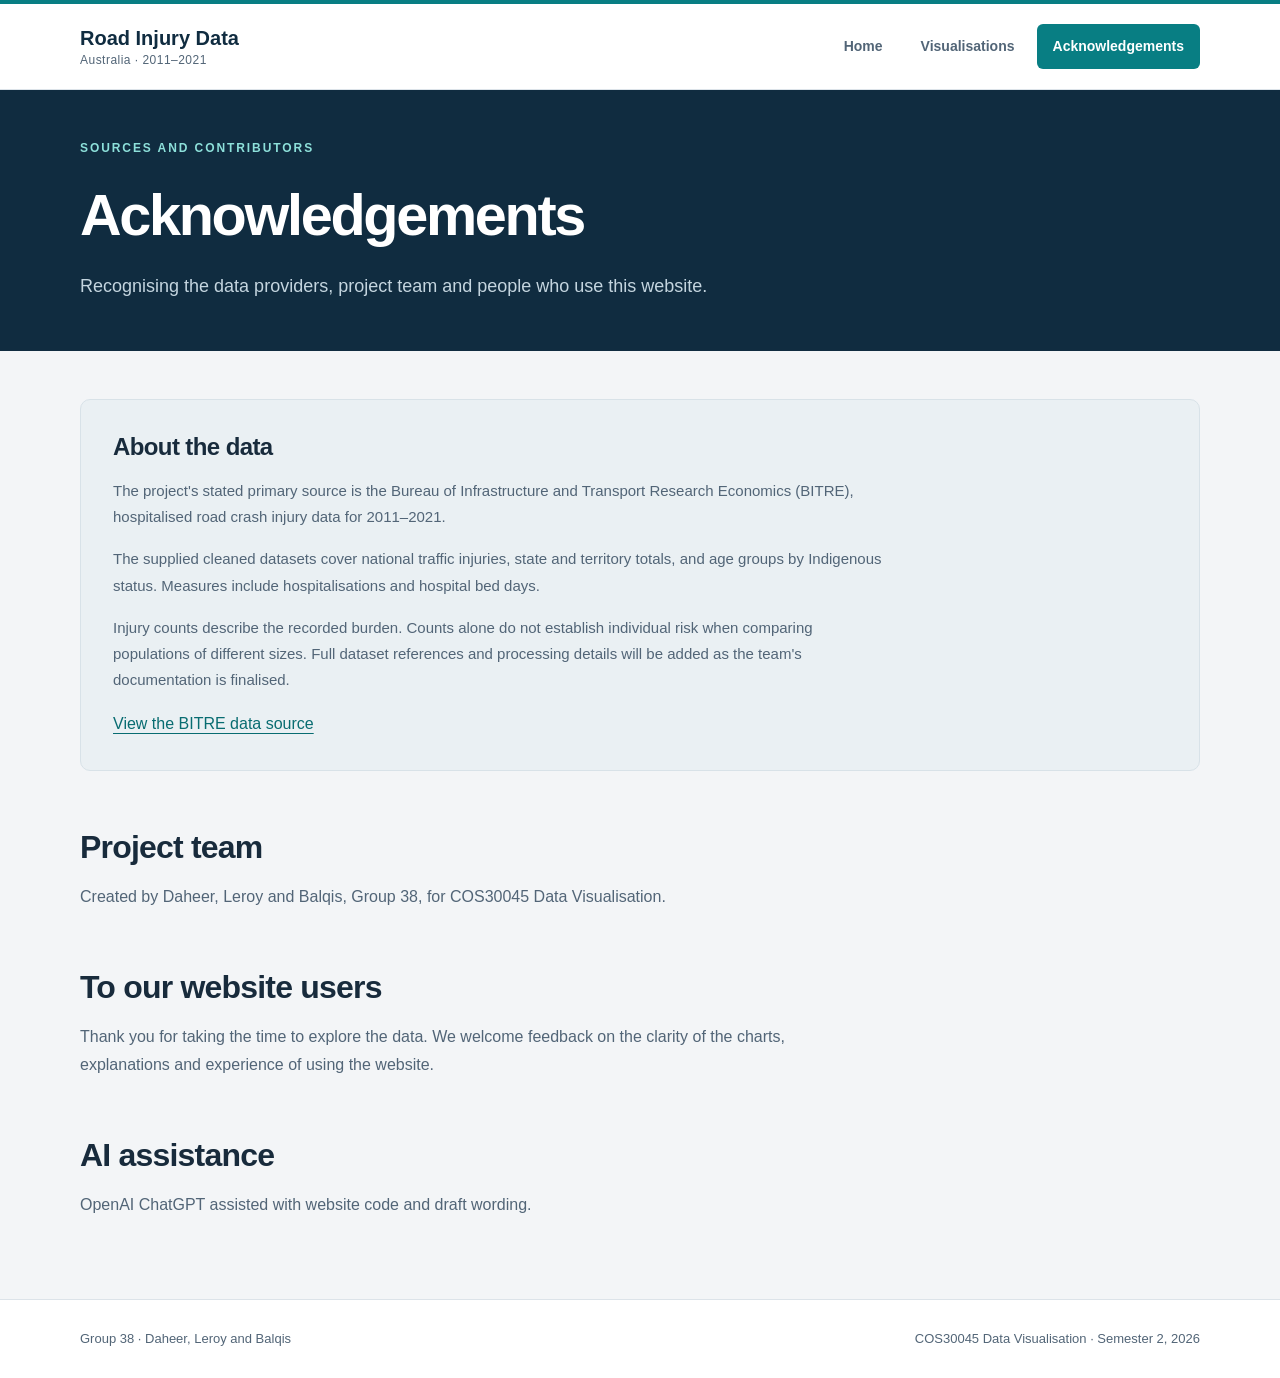
==== acknowledgements.html @ 40589a0e "Slight UI redesign Change the nav bar, separated the content into three pages." ====
<!DOCTYPE html>
<html lang="en">
<head>
  <meta charset="UTF-8">
  <meta name="viewport" content="width=device-width, initial-scale=1.0">
  <title>Acknowledgements | Road Injury Data</title>
  <link rel="stylesheet" href="style.css">
</head>
<body>
  <a class="skip-link" href="#main-content">Skip to content</a>
  <header class="site-header">
    <div class="container nav-inner">
      <a class="site-name" href="index.html">Road Injury Data<span>Australia · 2011–2021</span></a>
      <nav aria-label="Main navigation">
        <a href="index.html">Home</a>
        <a href="visualisations.html">Visualisations</a>
        <a href="acknowledgements.html" aria-current="page">Acknowledgements</a>
      </nav>
    </div>
  </header>

  <main id="main-content">
    <div class="page-header">
      <div class="container">
        <p class="eyebrow">Sources and contributors</p>
        <h1>Acknowledgements</h1>
        <p>Recognising the data providers, project team and people who use this website.</p>
      </div>
    </div>
    <div class="container page-content">
      <section id="data" aria-labelledby="data-heading">
        <h2 id="data-heading">About the data</h2>
        <p>
          The project's stated primary source is the Bureau of Infrastructure
          and Transport Research Economics (BITRE), hospitalised road crash
          injury data for 2011–2021.
        </p>
        <p>
          The supplied cleaned datasets cover national traffic injuries,
          state and territory totals, and age groups by Indigenous status.
          Measures include hospitalisations and hospital bed days.
        </p>
        <p>
          Injury counts describe the recorded burden. Counts alone do not
          establish individual risk when comparing populations of different sizes.
          Full dataset references and processing details will be added as the
          team's documentation is finalised.
        </p>
        <a href="https://www.bitre.gov.au/publications/ongoing/hospitalised-injury">View the BITRE data source</a>
      </section>

      <section aria-labelledby="team-heading">
        <h2 id="team-heading">Project team</h2>
        <p>Created by Daheer, Leroy and Balqis, Group 38, for COS30045 Data Visualisation.</p>
      </section>

      <section aria-labelledby="users-heading">
        <h2 id="users-heading">To our website users</h2>
        <p>
          Thank you for taking the time to explore the data. We welcome feedback
          on the clarity of the charts, explanations and experience of using the website.
        </p>
      </section>

      <section aria-labelledby="ai-heading">
        <h2 id="ai-heading">AI assistance</h2>
        <p>OpenAI ChatGPT assisted with website code and draft wording.</p>
      </section>
    </div>
  </main>

  <footer>
    <div class="container">
      <p>Group 38 · Daheer, Leroy and Balqis</p>
      <p>COS30045 Data Visualisation · Semester 2, 2026</p>
    </div>
  </footer>
</body>
</html>
---- style.css ----
:root {
  --background: #f3f5f7;
  --surface: #ffffff;
  --text: #182b3c;
  --muted: #526577;
  --accent: #087e83;
  --border: #dce3e9;
  --navy: #102c40;
}

* {
  box-sizing: border-box;
}

html {
  scroll-behavior: smooth;
  scroll-padding-top: 32px;
}

body {
  margin: 0;
  color: var(--text);
  background: var(--background);
  font-family: "Segoe UI", Arial, sans-serif;
  font-size: 16px;
  line-height: 1.75;
  -webkit-font-smoothing: antialiased;
  min-height: 100vh;
  display: flex;
  flex-direction: column;
}

.container {
  width: min(1120px, calc(100% - 64px));
  margin-inline: auto;
}

/* Navigation */

.site-header {
  background: var(--surface);
  border-top: 4px solid var(--accent);
  border-bottom: 1px solid var(--border);
}

.nav-inner {
  display: flex;
  flex-wrap: wrap;
  align-items: center;
  justify-content: space-between;
  gap: 16px 32px;
  padding-block: 20px;
}

.site-name {
  color: var(--navy);
  font-size: 20px;
  font-weight: 700;
  line-height: 1.4;
  text-decoration: none;
}

.site-name span {
  display: block;
  color: var(--muted);
  font-size: 12px;
  font-weight: 400;
  letter-spacing: 0.04em;
}

.skip-link {
  position: absolute;
  top: -100px;
  left: 16px;
  z-index: 10;
  padding: 10px 16px;
  color: white;
  background: var(--navy);
}

.skip-link:focus {
  top: 12px;
}

/* Opening section */

.page-header {
  padding-block: 48px;
  color: white;
  background: var(--navy);
}

.eyebrow {
  margin: 0 0 24px;
  color: #8de0da;
  font-size: 12px;
  font-weight: 700;
  letter-spacing: 0.16em;
  text-transform: uppercase;
}

h1 {
  max-width: 900px;
  margin: 0 0 24px;
  font-size: clamp(2.3rem, 4.5vw, 3.6rem);
  font-weight: 650;
  line-height: 1.12;
  letter-spacing: -0.04em;
}

.page-header .container > p:not(.eyebrow) {
  max-width: 650px;
  margin-bottom: 0;
  color: #c4d5df;
  font-size: 18px;
}

nav {
  display: flex;
  flex-wrap: wrap;
  gap: 6px;
}

nav a {
  padding: 10px 16px;
  color: var(--muted);
  font-size: 14px;
  font-weight: 600;
  text-decoration: none;
  border-radius: 6px;
  transition: background 0.2s, color 0.2s;
}

nav a:hover {
  color: var(--accent);
  background: #edf5f5;
}

nav a[aria-current="page"] {
  color: white;
  background: var(--accent);
}

/* Main content */

main {
  flex: 1;
}

.page-content {
  padding-block: 48px 64px;
}

section {
  margin-top: 56px;
}

.page-content > section:first-child {
  margin-top: 0;
}

h2 {
  margin: 0 0 16px;
  font-size: clamp(1.6rem, 3vw, 2rem);
  font-weight: 650;
  line-height: 1.25;
  letter-spacing: -0.025em;
}

section > p {
  max-width: 780px;
  margin: 0 0 16px;
  color: var(--muted);
}

.button-link {
  display: inline-block;
  margin-top: 12px;
  padding: 11px 20px;
  color: white;
  background: var(--accent);
  border-radius: 6px;
  font-weight: 600;
  text-decoration: none;
}

.button-link:hover {
  background: #086c71;
}

/* Visualisation panels */

.chart-card {
  margin-top: 28px;
  padding: 32px;
  background: var(--surface);
  border: 1px solid var(--border);
  border-radius: 10px;
  box-shadow: 0 4px 20px rgba(16, 44, 64, 0.035);
}

.chart-card h3 {
  margin: 0 0 24px;
  font-size: 19px;
  font-weight: 600;
  line-height: 1.4;
  letter-spacing: -0.015em;
}

.chart-placeholder {
  display: grid;
  place-items: center;
  min-height: 340px;
  padding: 24px;
  color: #536a7b;
  background:
    linear-gradient(#e7edf2 1px, transparent 1px),
    linear-gradient(90deg, #e7edf2 1px, transparent 1px),
    #f8fafc;
  background-size: 48px 48px;
  border: 1px solid #dbe4eb;
  border-radius: 6px;
  font-size: 14px;
  text-align: center;
}

.chart-card > p {
  margin: 20px 0 0;
  padding-top: 16px;
  color: var(--muted);
  border-top: 1px solid #edf1f4;
  font-size: 14px;
}

/* Sources and footer */

#data {
  padding: 32px;
  background: #eaf0f3;
  border: 1px solid #d8e2e8;
  border-radius: 10px;
}

#data h2 {
  font-size: 24px;
}

#data p {
  font-size: 15px;
}

a {
  color: #086c71;
  text-underline-offset: 4px;
}

a:hover {
  text-decoration-thickness: 2px;
}

a:focus-visible {
  outline: 3px solid #db9a24;
  outline-offset: 5px;
  border-radius: 2px;
}

footer {
  padding: 28px 0;
  color: var(--muted);
  background: white;
  border-top: 1px solid var(--border);
}

footer .container {
  display: flex;
  flex-wrap: wrap;
  justify-content: space-between;
  gap: 8px 24px;
}

footer p {
  margin: 0;
  font-size: 13px;
}

/* Smaller screens */

@media (max-width: 640px) {
  .container {
    width: calc(100% - 36px);
  }

  .page-header {
    padding-block: 32px;
  }

  .page-header .container > p:not(.eyebrow) {
    font-size: 16px;
  }

  nav {
    width: 100%;
    gap: 4px;
  }

  nav a {
    padding: 10px 12px;
    font-size: 13px;
  }

  .page-content {
    padding-block: 32px 48px;
  }

  section {
    margin-top: 36px;
  }

  .chart-card,
  #data {
    padding: 20px;
  }

  .chart-placeholder {
    min-height: 250px;
  }

  footer .container {
    flex-direction: column;
  }
}

@media (prefers-reduced-motion: reduce) {
  html {
    scroll-behavior: auto;
  }

  nav a {
    transition: none;
  }
}
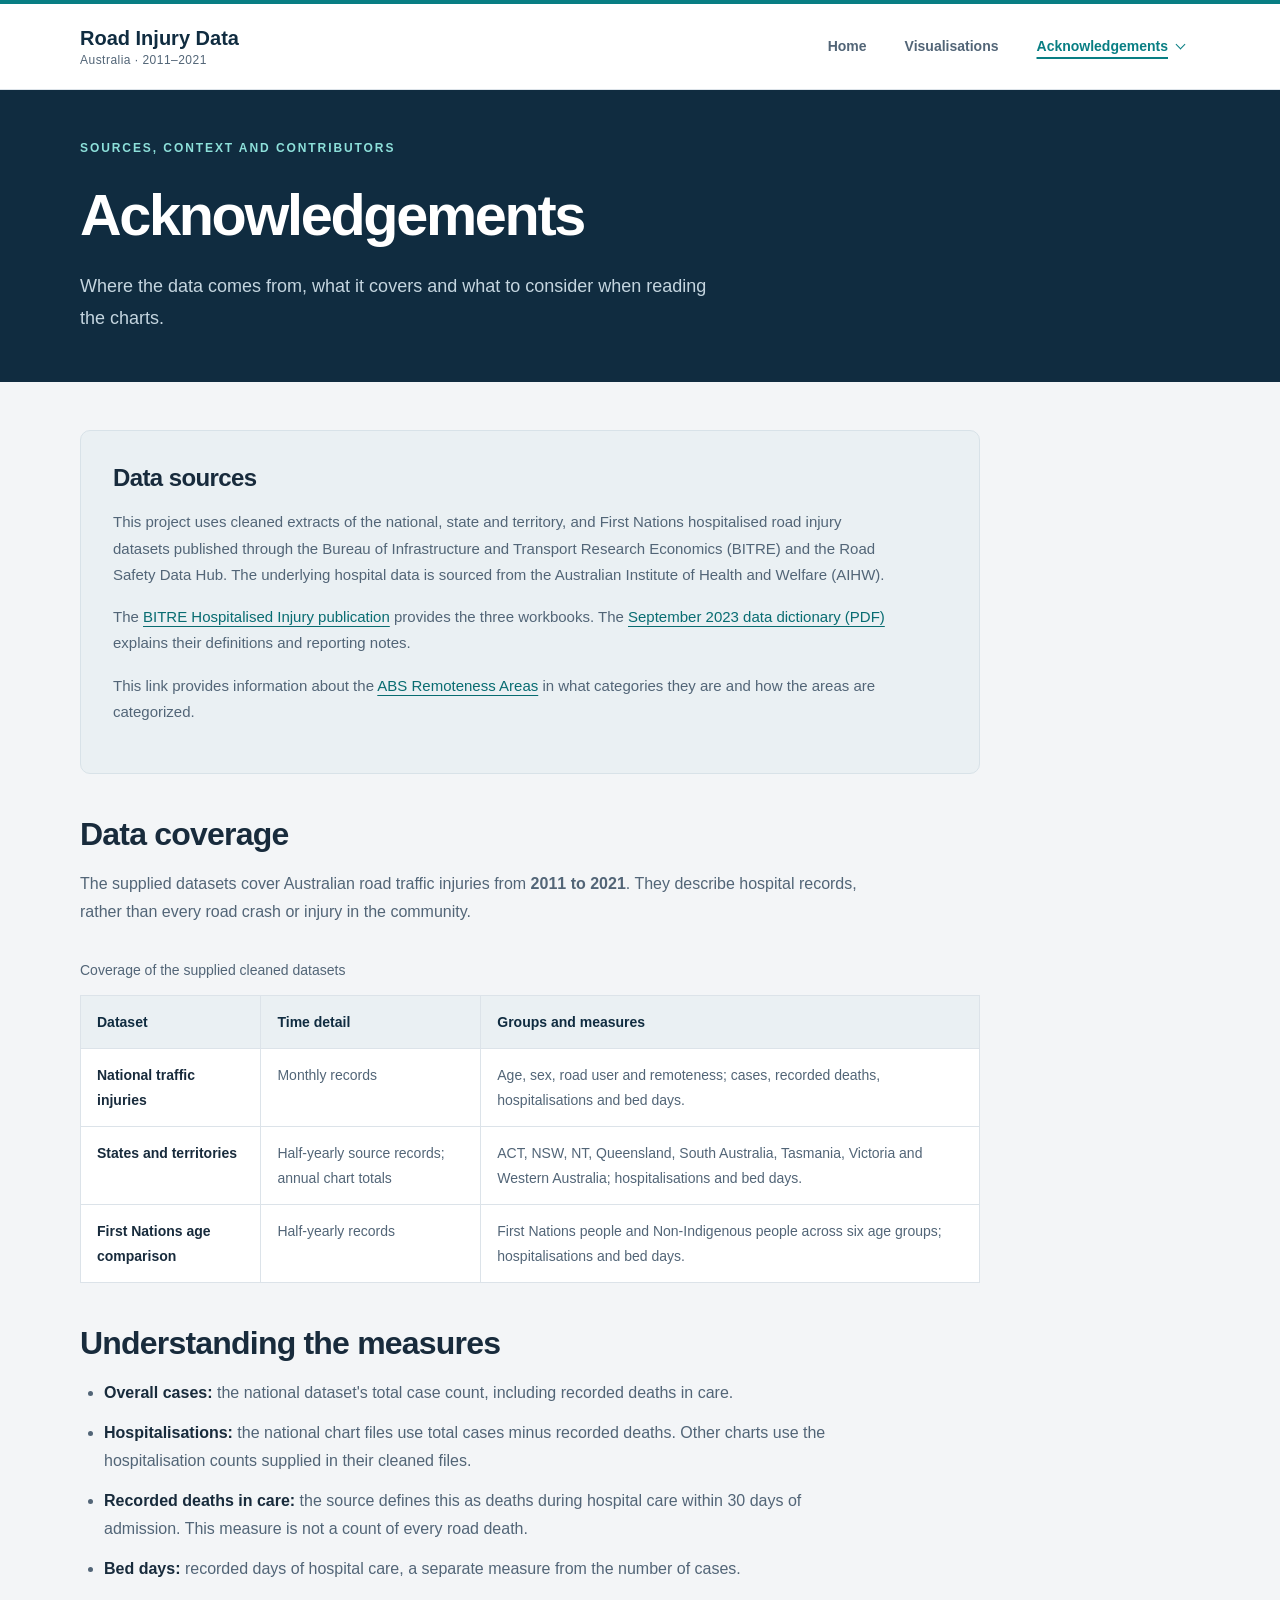
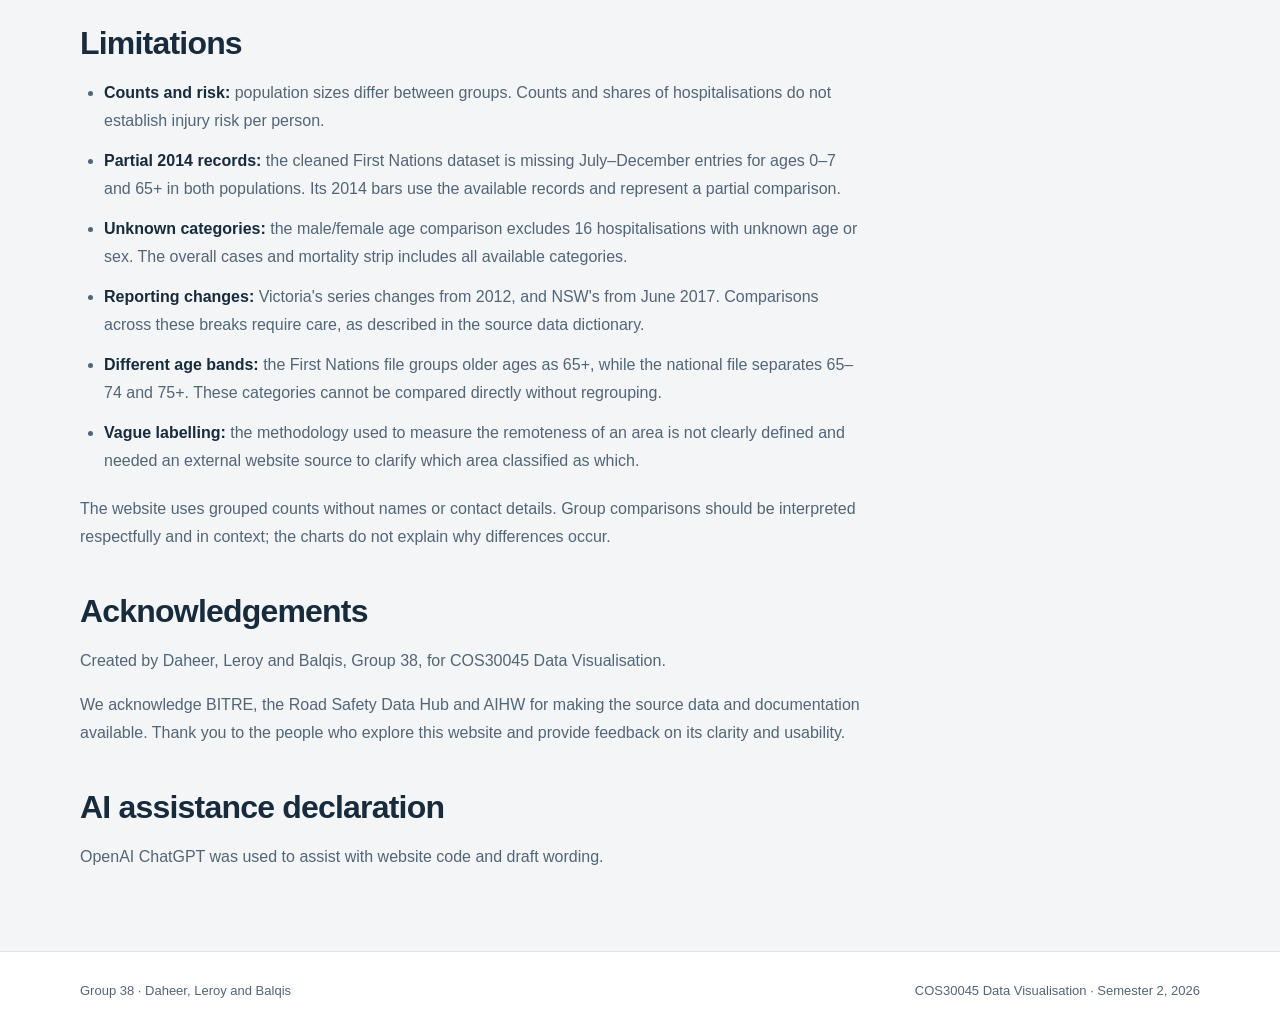
==== commit fcbc7b18: "Acknowledgments page Filled the acknowledgements page with content regarding basic data sources and " ====
--- a/acknowledgements.html
+++ b/acknowledgements.html
@@ -5,6 +5,7 @@
   <meta name="viewport" content="width=device-width, initial-scale=1.0">
   <title>Acknowledgements | Road Injury Data</title>
   <link rel="stylesheet" href="style.css">
+  <script src="navigation.js" defer></script>
 </head>
 <body>
   <a class="skip-link" href="#main-content">Skip to content</a>
@@ -14,57 +15,107 @@
       <nav aria-label="Main navigation">
         <a href="index.html">Home</a>
         <a href="visualisations.html">Visualisations</a>
-        <a href="acknowledgements.html" aria-current="page">Acknowledgements</a>
+        <div class="nav-dropdown">
+          <button class="nav-dropdown-toggle" type="button" data-current-section="true" aria-expanded="false" aria-controls="documentation-menu">Acknowledgements</button>
+          <div id="documentation-menu" class="nav-dropdown-panel" hidden>
+            <a href="acknowledgements.html" aria-current="page">Acknowledgements</a>
+            <a href="data-processing.html">Data processing</a>
+          </div>
+        </div>
       </nav>
     </div>
   </header>
 
   <main id="main-content">
-    <div class="page-header">
+    <div class="page-header documentation-header">
       <div class="container">
-        <p class="eyebrow">Sources and contributors</p>
+        <p class="eyebrow">Sources, context and contributors</p>
         <h1>Acknowledgements</h1>
-        <p>Recognising the data providers, project team and people who use this website.</p>
+        <p>Where the data comes from, what it covers and what to consider when reading the charts.</p>
       </div>
     </div>
-    <div class="container page-content">
+    <div class="container page-content documentation-content">
       <section id="data" aria-labelledby="data-heading">
-        <h2 id="data-heading">About the data</h2>
+        <h2 id="data-heading">Data sources</h2>
         <p>
-          The project's stated primary source is the Bureau of Infrastructure
-          and Transport Research Economics (BITRE), hospitalised road crash
-          injury data for 2011–2021.
+          This project uses cleaned extracts of the national, state and territory,
+          and First Nations hospitalised road injury datasets published through the
+          Bureau of Infrastructure and Transport Research Economics (BITRE) and
+          the Road Safety Data Hub. The underlying hospital data is sourced from
+          the Australian Institute of Health and Welfare (AIHW).
         </p>
         <p>
-          The supplied cleaned datasets cover national traffic injuries,
-          state and territory totals, and age groups by Indigenous status.
-          Measures include hospitalisations and hospital bed days.
+          The <a href="https://www.bitre.gov.au/resource/road-safety/hospitalised-injury">BITRE Hospitalised Injury publication</a>
+          provides the three workbooks. The
+          <a href="https://datahub.roadsafety.gov.au/sites/default/files/documents/Hospitalised%20Injury%20Data%20Dictionary%20September%202023.pdf">September 2023 data dictionary (PDF)</a>
+          explains their definitions and reporting notes.
         </p>
+
+        <p>This link provides information about the <a href="https://www.abs.gov.au/statistics/standards/australian-statistical-geography-standard-asgs/edition-3-july-2021-june-2026/remoteness-structure/remoteness-areas">ABS Remoteness Areas</a> in what categories they are and how the areas are categorized.</p>
+      </section>
+
+      <section id="coverage" aria-labelledby="coverage-heading">
+        <h2 id="coverage-heading">Data coverage</h2>
         <p>
-          Injury counts describe the recorded burden. Counts alone do not
-          establish individual risk when comparing populations of different sizes.
-          Full dataset references and processing details will be added as the
-          team's documentation is finalised.
+          The supplied datasets cover Australian road traffic injuries from
+          <strong>2011 to 2021</strong>. They describe hospital records, rather
+          than every road crash or injury in the community.
         </p>
-        <a href="https://www.bitre.gov.au/publications/ongoing/hospitalised-injury">View the BITRE data source</a>
+        <div class="documentation-table-scroll" role="region" aria-label="Dataset coverage table" tabindex="0">
+          <table class="documentation-table">
+            <caption>Coverage of the supplied cleaned datasets</caption>
+            <thead>
+              <tr><th scope="col">Dataset</th><th scope="col">Time detail</th><th scope="col">Groups and measures</th></tr>
+            </thead>
+            <tbody>
+              <tr><th scope="row">National traffic injuries</th><td>Monthly records</td><td>Age, sex, road user and remoteness; cases, recorded deaths, hospitalisations and bed days.</td></tr>
+              <tr><th scope="row">States and territories</th><td>Half-yearly source records; annual chart totals</td><td>ACT, NSW, NT, Queensland, South Australia, Tasmania, Victoria and Western Australia; hospitalisations and bed days.</td></tr>
+              <tr><th scope="row">First Nations age comparison</th><td>Half-yearly records</td><td>First Nations people and Non-Indigenous people across six age groups; hospitalisations and bed days.</td></tr>
+            </tbody>
+          </table>
+        </div>
+      </section>
+
+      <section id="measures" aria-labelledby="measures-heading">
+        <h2 id="measures-heading">Understanding the measures</h2>
+        <ul class="documentation-list">
+          <li><strong>Overall cases:</strong> the national dataset's total case count, including recorded deaths in care.</li>
+          <li><strong>Hospitalisations:</strong> the national chart files use total cases minus recorded deaths. Other charts use the hospitalisation counts supplied in their cleaned files.</li>
+          <li><strong>Recorded deaths in care:</strong> the source defines this as deaths during hospital care within 30 days of admission. This measure is not a count of every road death.</li>
+          <li><strong>Bed days:</strong> recorded days of hospital care, a separate measure from the number of cases.</li>
+        </ul>
+      </section>
+
+      <section id="limitations" aria-labelledby="limitations-heading">
+        <h2 id="limitations-heading">Limitations</h2>
+        <ul class="documentation-list">
+          <li><strong>Counts and risk:</strong> population sizes differ between groups. Counts and shares of hospitalisations do not establish injury risk per person.</li>
+          <li><strong>Partial 2014 records:</strong> the cleaned First Nations dataset is missing July–December entries for ages 0–7 and 65+ in both populations. Its 2014 bars use the available records and represent a partial comparison.</li>
+          <li><strong>Unknown categories:</strong> the male/female age comparison excludes 16 hospitalisations with unknown age or sex. The overall cases and mortality strip includes all available categories.</li>
+          <li><strong>Reporting changes:</strong> Victoria's series changes from 2012, and NSW's from June 2017. Comparisons across these breaks require care, as described in the source data dictionary.</li>
+          <li><strong>Different age bands:</strong> the First Nations file groups older ages as 65+, while the national file separates 65–74 and 75+. These categories cannot be compared directly without regrouping.</li>
+          <li><strong>Vague labelling:</strong> the methodology used to measure the remoteness of an area is not clearly defined and needed an external website source to clarify which area classified as which.</li>
+        </ul>
+        <p>
+          The website uses grouped counts without names or contact details.
+          Group comparisons should be interpreted respectfully and in context;
+          the charts do not explain why differences occur.
+        </p>
       </section>
 
       <section aria-labelledby="team-heading">
-        <h2 id="team-heading">Project team</h2>
+        <h2 id="team-heading">Acknowledgements</h2>
         <p>Created by Daheer, Leroy and Balqis, Group 38, for COS30045 Data Visualisation.</p>
-      </section>
-
-      <section aria-labelledby="users-heading">
-        <h2 id="users-heading">To our website users</h2>
         <p>
-          Thank you for taking the time to explore the data. We welcome feedback
-          on the clarity of the charts, explanations and experience of using the website.
+          We acknowledge BITRE, the Road Safety Data Hub and AIHW for making the
+          source data and documentation available. Thank you to the people who
+          explore this website and provide feedback on its clarity and usability.
         </p>
       </section>
 
       <section aria-labelledby="ai-heading">
-        <h2 id="ai-heading">AI assistance</h2>
-        <p>OpenAI ChatGPT assisted with website code and draft wording.</p>
+        <h2 id="ai-heading">AI assistance declaration</h2>
+        <p>OpenAI ChatGPT was used to assist with website code and draft wording.</p>
       </section>
     </div>
   </main>
--- a/style.css
+++ b/style.css
@@ -121,24 +121,80 @@
   gap: 6px;
 }
 
-nav a {
+nav a,
+.nav-dropdown-toggle {
+  display: inline-block;
   padding: 10px 16px;
   color: var(--muted);
+  font-family: inherit;
   font-size: 14px;
   font-weight: 600;
+  line-height: inherit;
   text-decoration: none;
+  text-underline-offset: 6px;
+  background: transparent;
+  border: 0;
+  cursor: pointer;
+}
+
+nav a:hover,
+.nav-dropdown-toggle:hover {
+  color: var(--accent);
+  text-decoration: underline;
+  text-decoration-thickness: 2px;
+}
+
+nav a[aria-current="page"],
+nav a[aria-current="location"],
+.nav-dropdown-toggle[data-current-section="true"] {
+  color: var(--accent);
+  text-decoration: underline;
+  text-decoration-thickness: 2px;
+}
+
+.nav-dropdown {
+  position: relative;
+}
+
+.nav-dropdown-toggle::after {
+  display: inline-block;
+  width: 6px;
+  height: 6px;
+  margin: 0 0 3px 9px;
+  border-right: 1.5px solid currentColor;
+  border-bottom: 1.5px solid currentColor;
+  transform: rotate(45deg);
+  content: "";
+}
+
+.nav-dropdown-panel {
+  position: absolute;
+  top: 100%;
+  z-index: 30;
+  display: flex;
+  flex-direction: column;
+  min-width: 220px;
+  max-width: calc(100vw - 24px);
+  padding: 6px;
+  background: var(--surface);
+  border: 1px solid var(--border);
   border-radius: 6px;
-  transition: background 0.2s, color 0.2s;
-}
-
-nav a:hover {
-  color: var(--accent);
-  background: #edf5f5;
-}
-
-nav a[aria-current="page"] {
-  color: white;
-  background: var(--accent);
+  box-shadow: 0 8px 24px rgba(16, 44, 64, 0.12);
+}
+
+.nav-dropdown-panel[hidden] {
+  display: none;
+}
+
+.nav-dropdown-panel a {
+  display: block;
+  padding: 10px 12px;
+  white-space: nowrap;
+}
+
+.nav-dropdown-toggle:focus-visible {
+  outline: 3px solid #db9a24;
+  outline-offset: 3px;
 }
 
 /* Main content */
@@ -186,6 +242,75 @@
 
 .button-link:hover {
   background: #086c71;
+}
+
+/* Data documentation pages */
+
+.documentation-header h1 {
+  font-size: clamp(2rem, 4.5vw, 3.6rem);
+  overflow-wrap: anywhere;
+}
+
+.documentation-content > section {
+  max-width: 900px;
+  margin-top: 40px;
+}
+
+.documentation-list {
+  max-width: 780px;
+  margin: 0 0 20px;
+  padding-left: 24px;
+  color: var(--muted);
+}
+
+.documentation-list li + li {
+  margin-top: 12px;
+}
+
+.documentation-list strong {
+  color: var(--text);
+}
+
+.documentation-table-scroll {
+  width: 100%;
+  overflow-x: auto;
+}
+
+.documentation-table-scroll:focus-visible {
+  outline: 3px solid #db9a24;
+  outline-offset: 4px;
+}
+
+.documentation-table {
+  width: 100%;
+  min-width: 540px;
+  margin-top: 16px;
+  border-collapse: collapse;
+  background: var(--surface);
+  font-size: 14px;
+}
+
+.documentation-table caption {
+  padding-bottom: 12px;
+  color: var(--muted);
+  text-align: left;
+}
+
+.documentation-table th,
+.documentation-table td {
+  padding: 14px 16px;
+  border: 1px solid var(--border);
+  text-align: left;
+  vertical-align: top;
+}
+
+.documentation-table thead {
+  color: var(--navy);
+  background: #eaf0f3;
+}
+
+.documentation-table td {
+  color: var(--muted);
 }
 
 /* Visualisation panels */
@@ -232,6 +357,279 @@
   font-size: 14px;
 }
 
+/* Age distribution chart */
+
+.chart-card > .chart-introduction {
+  margin: 0 0 24px;
+  padding: 0;
+  border: 0;
+}
+
+.year-control {
+  max-width: 580px;
+  margin-bottom: 24px;
+}
+
+.year-control label {
+  display: flex;
+  align-items: center;
+  gap: 12px;
+  font-weight: 600;
+}
+
+.year-control output {
+  padding: 2px 12px;
+  color: var(--accent);
+  background: #edf5f5;
+  border-radius: 4px;
+  font-variant-numeric: tabular-nums;
+}
+
+.year-control input {
+  width: 100%;
+  min-height: 32px;
+  margin: 8px 0 0;
+  accent-color: var(--accent);
+  cursor: pointer;
+}
+
+.year-control input:focus-visible {
+  outline: 3px solid #db9a24;
+  outline-offset: 4px;
+}
+
+.year-endpoints {
+  display: flex;
+  justify-content: space-between;
+  color: var(--muted);
+  font-size: 12px;
+}
+
+.age-legend {
+  display: flex;
+  flex-wrap: wrap;
+  gap: 8px 20px;
+  margin: 0;
+  padding: 0;
+  list-style: none;
+  font-size: 13px;
+}
+
+.age-legend li {
+  display: flex;
+  align-items: center;
+  gap: 7px;
+}
+
+.age-swatch {
+  width: 14px;
+  height: 14px;
+  border-radius: 2px;
+}
+
+.stacked-chart {
+  position: relative;
+  width: 100%;
+  min-height: 290px;
+}
+
+.stacked-chart svg {
+  display: block;
+  width: 100%;
+  height: auto;
+  font-family: inherit;
+}
+
+.age-grid line {
+  stroke: var(--border);
+}
+
+.age-axis {
+  color: var(--muted);
+  font-size: 12px;
+}
+
+.age-axis-label,
+.age-population-labels {
+  fill: var(--text);
+  font-size: 13px;
+}
+
+.age-segment:hover,
+.age-segment:focus {
+  stroke: var(--navy);
+  stroke-width: 2;
+  outline: none;
+}
+
+.chart-tooltip {
+  position: absolute;
+  z-index: 2;
+  max-width: min(260px, 100%);
+  padding: 10px 14px;
+  color: var(--text);
+  background: var(--surface);
+  border: 1px solid var(--border);
+  border-radius: 6px;
+  box-shadow: 0 4px 16px rgba(16, 44, 64, 0.15);
+  font-size: 12px;
+  white-space: pre-line;
+  pointer-events: none;
+}
+
+.chart-card > .chart-summary {
+  font-weight: 600;
+}
+
+.chart-card > .chart-note {
+  margin-top: 12px;
+  padding-top: 0;
+  border: 0;
+}
+
+.chart-card > .chart-note-warning {
+  padding: 12px 16px;
+  color: #694d16;
+  background: #fff5df;
+  border-left: 3px solid #b17a17;
+}
+
+.chart-card > .chart-source {
+  font-size: 12px;
+}
+
+/* Male and female age comparison */
+
+.butterfly-chart {
+  position: relative;
+  width: 100%;
+  min-height: 450px;
+}
+
+.butterfly-chart svg {
+  display: block;
+  width: 100%;
+  height: auto;
+  font-family: inherit;
+}
+
+.butterfly-grid line {
+  stroke: var(--border);
+  stroke-dasharray: 3 3;
+}
+
+.butterfly-zero {
+  stroke: var(--muted);
+}
+
+.butterfly-age-separator {
+  stroke: #8799aa;
+  stroke-width: 1;
+  stroke-dasharray: 1 4;
+  stroke-linecap: round;
+  pointer-events: none;
+}
+
+.butterfly-axis {
+  color: var(--muted);
+  font-size: 11px;
+}
+
+.butterfly-heading {
+  font-size: 13px;
+  font-weight: 600;
+}
+
+.butterfly-age,
+.butterfly-axis-label {
+  fill: var(--text);
+  font-size: 12px;
+}
+
+.butterfly-value {
+  font-size: 11px;
+  font-variant-numeric: tabular-nums;
+  pointer-events: none;
+}
+
+.sex-age-bar:hover,
+.sex-age-bar:focus {
+  stroke: var(--navy);
+  stroke-width: 2;
+  outline: none;
+}
+
+/* Separate all-age cases and mortality summary */
+
+.sex-overview {
+  margin: 8px 0 28px;
+  padding: 20px 0;
+  border-top: 1px solid var(--border);
+}
+
+.sex-overview h4 {
+  margin: 0 0 6px;
+  font-size: 16px;
+  font-weight: 600;
+}
+
+.sex-overview-caption,
+.sex-overview-note {
+  margin: 0 0 14px;
+  color: var(--muted);
+  font-size: 12px;
+}
+
+.sex-overview-note {
+  margin: 0;
+}
+
+.sex-overview-chart {
+  position: relative;
+  width: 100%;
+  min-height: 160px;
+}
+
+.sex-overview-chart svg {
+  display: block;
+  width: 100%;
+  height: auto;
+  font-family: inherit;
+}
+
+.overview-heading,
+.overview-total {
+  fill: var(--text);
+  font-size: 13px;
+  font-weight: 600;
+}
+
+.overview-detail,
+.overview-milestone text {
+  fill: var(--muted);
+  font-size: 10px;
+}
+
+.overview-track {
+  fill: #edf1f4;
+}
+
+.overview-centre-label {
+  fill: var(--text);
+  font-size: 11px;
+}
+
+.overview-milestone line {
+  stroke: #8799aa;
+}
+
+.overview-segment:hover,
+.overview-segment:focus {
+  stroke: var(--navy);
+  stroke-width: 2;
+  outline: none;
+}
+
 /* Sources and footer */
 
 #data {
@@ -303,7 +701,8 @@
     gap: 4px;
   }
 
-  nav a {
+  nav a,
+  .nav-dropdown-toggle {
     padding: 10px 12px;
     font-size: 13px;
   }
@@ -339,3 +738,258 @@
     transition: none;
   }
 }
+
+/* Q4 state and territory heatmap */
+
+.state-chart-scroll {
+  overflow-x: auto;
+}
+
+.state-chart-svg {
+  display: block;
+  width: 100%;
+  min-width: 820px;
+  height: auto;
+  font-family: inherit;
+}
+
+.state-axis,
+.state-value,
+.state-legend-label {
+  font-size: 13px;
+}
+
+.state-legend-label {
+  fill: var(--text);
+}
+
+.state-value {
+  pointer-events: none;
+}
+
+.state-cell:hover,
+.state-cell:focus {
+  stroke: #d47700;
+  stroke-width: 3px;
+  outline: none;
+}
+
+.state-tooltip {
+  position: fixed;
+  z-index: 20;
+  max-width: calc(100vw - 16px);
+  padding: 10px 14px;
+  color: #ffffff;
+  background: #102c40;
+  border-radius: 5px;
+  font-size: 14px;
+  pointer-events: none;
+}
+
+.state-selection {
+  color: var(--muted);
+  font-size: 14px;
+}
+
+/* Q1 national trend dash timeline */
+
+.q1-controls {
+  display: flex;
+  flex-wrap: wrap;
+  align-items: center;
+  gap: 12px 20px;
+  margin-bottom: 16px;
+}
+
+.q1-mode {
+  display: inline-flex;
+}
+
+.q1-button {
+  padding: 8px 18px;
+  color: var(--accent);
+  background: var(--surface);
+  border: 1px solid var(--accent);
+  font: inherit;
+  font-size: 14px;
+  font-weight: 600;
+  cursor: pointer;
+}
+
+.q1-mode .q1-button:first-child {
+  border-radius: 6px 0 0 6px;
+}
+
+.q1-mode .q1-button:last-child {
+  border-radius: 0 6px 6px 0;
+  border-left: 0;
+}
+
+.q1-button[aria-pressed="true"] {
+  color: #ffffff;
+  background: var(--accent);
+}
+
+.q1-play {
+  border-radius: 6px;
+}
+
+.q1-button:focus-visible,
+.q1-arc-toggle input:focus-visible {
+  outline: 3px solid #db9a24;
+  outline-offset: 3px;
+}
+
+.q1-arc-toggle {
+  display: inline-flex;
+  align-items: center;
+  gap: 8px;
+  font-size: 14px;
+  cursor: pointer;
+}
+
+.q1-arc-toggle input {
+  accent-color: var(--accent);
+}
+
+.q1-scroll {
+  overflow-x: auto;
+}
+
+.q1-wrap {
+  position: relative;
+  min-width: 720px;
+}
+
+.q1-svg {
+  display: block;
+  width: 100%;
+  height: auto;
+  font-family: inherit;
+}
+
+.q1-svg:focus-visible {
+  outline: 3px solid #db9a24;
+  outline-offset: 4px;
+}
+
+.q1-band {
+  fill: #fff5df;
+}
+
+.q1-band-label {
+  fill: #694d16;
+  font-size: 14px;
+  font-weight: 700;
+}
+
+.q1-grid line {
+  stroke: var(--border);
+}
+
+.q1-baseline {
+  stroke: var(--muted);
+}
+
+.q1-axis-text {
+  fill: var(--muted);
+  font-size: 14px;
+}
+
+.q1-dash {
+  stroke: var(--accent);
+}
+
+.q1-dash-2020 {
+  stroke: #b17a17;
+}
+
+.q1-dash-active {
+  stroke: var(--navy);
+}
+
+.q1-marker {
+  stroke: var(--navy);
+  stroke-width: 1.5;
+  pointer-events: none;
+}
+
+.q1-arc {
+  fill: none;
+  stroke-width: 1.2;
+  stroke-opacity: 0.3;
+  pointer-events: none;
+}
+
+.q1-arc-up {
+  stroke: var(--accent);
+}
+
+.q1-arc-down {
+  stroke: #c0392b;
+}
+
+.q1-arc-active {
+  stroke-width: 2.5;
+  stroke-opacity: 1;
+}
+
+.q1-tooltip {
+  position: absolute;
+  z-index: 5;
+  max-width: 280px;
+  padding: 10px 14px;
+  color: #ffffff;
+  background: var(--navy);
+  border-radius: 5px;
+  font-size: 14px;
+  line-height: 1.5;
+  white-space: pre-line;
+  pointer-events: none;
+}
+
+.q1-legend {
+  display: flex;
+  flex-wrap: wrap;
+  gap: 6px 20px;
+  margin: 12px 0 0;
+  color: var(--muted);
+  font-size: 13px;
+}
+
+.q1-key {
+  display: inline-flex;
+  align-items: center;
+  gap: 7px;
+}
+
+.q1-swatch {
+  width: 14px;
+  height: 14px;
+  border-radius: 2px;
+}
+
+.q1-swatch-up {
+  background: var(--accent);
+}
+
+.q1-swatch-down {
+  background: #c0392b;
+}
+
+.q1-swatch-2020 {
+  background: #b17a17;
+}
+
+.q1-selection {
+  min-height: 3em;
+  margin: 12px 0 0;
+  color: var(--muted);
+  font-size: 14px;
+}
+
+@media (prefers-reduced-motion: reduce) {
+  .q1-button {
+    transition: none;
+  }
+}
